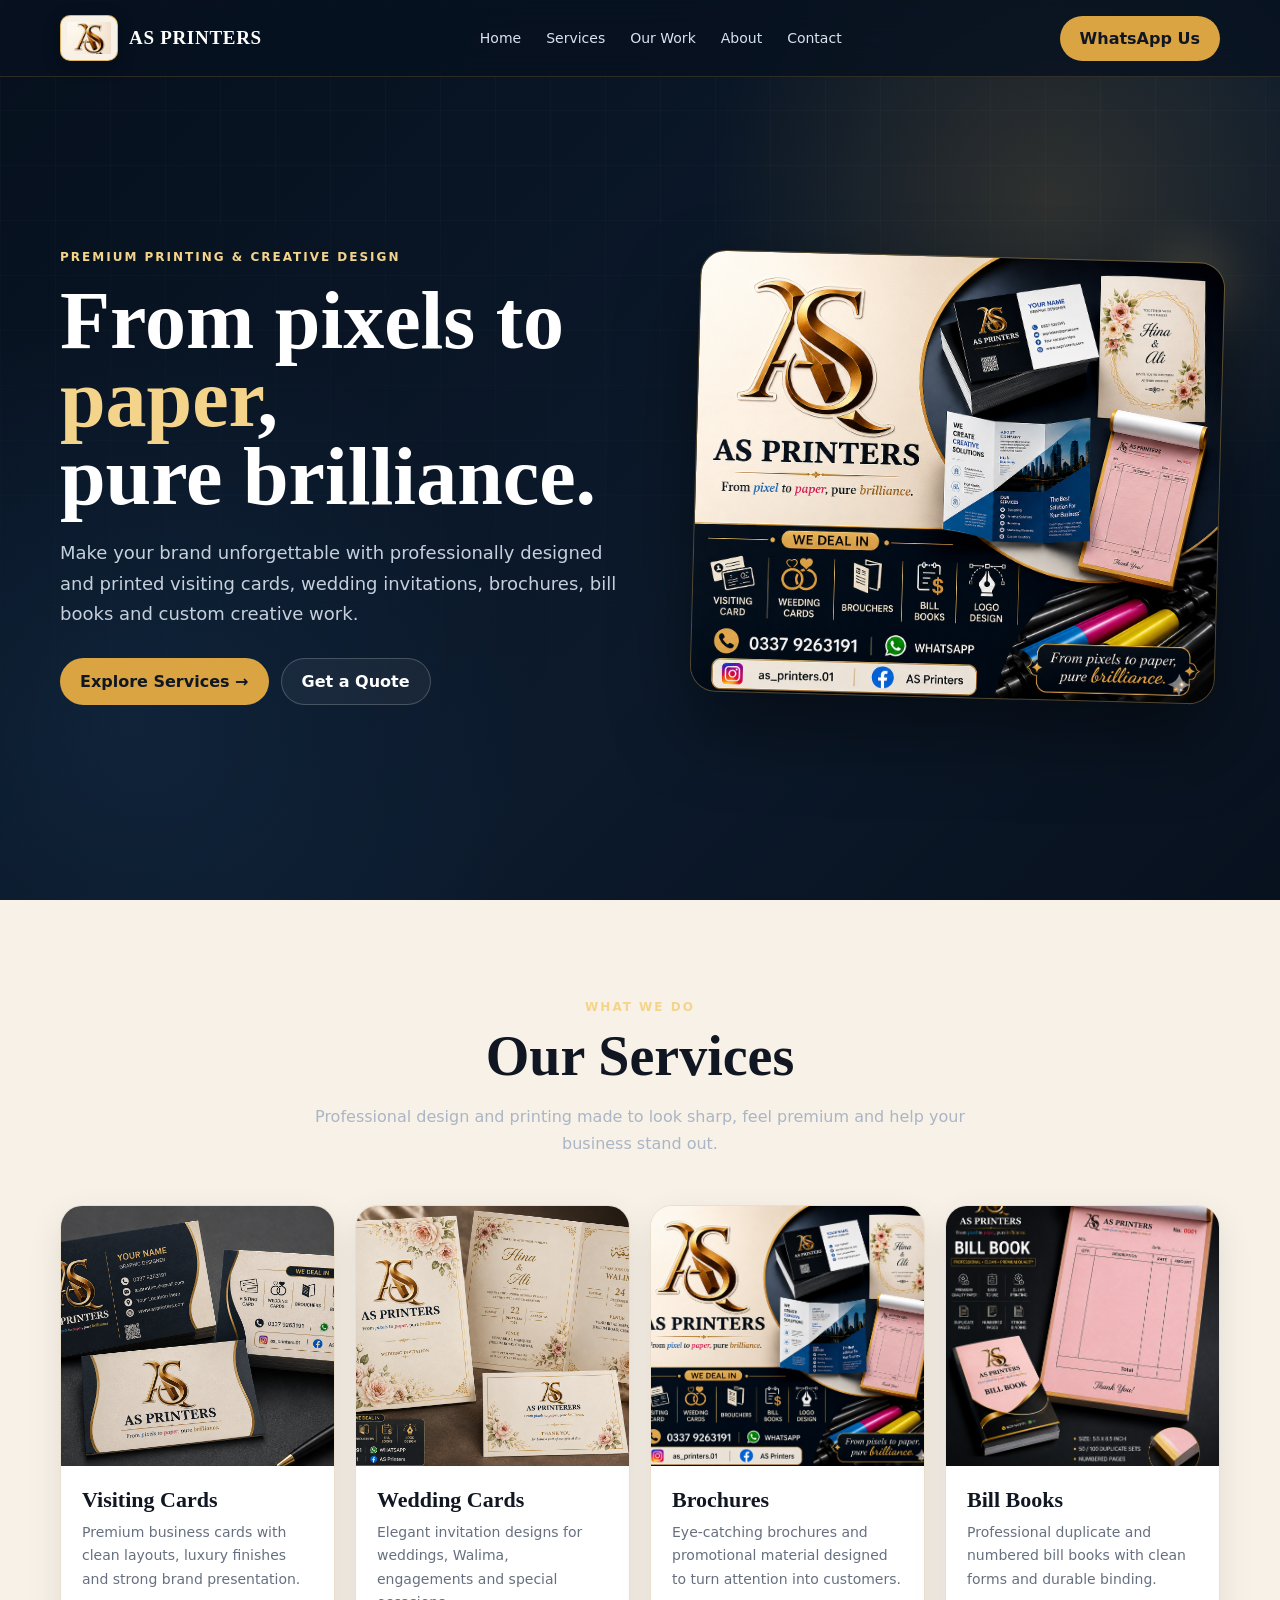
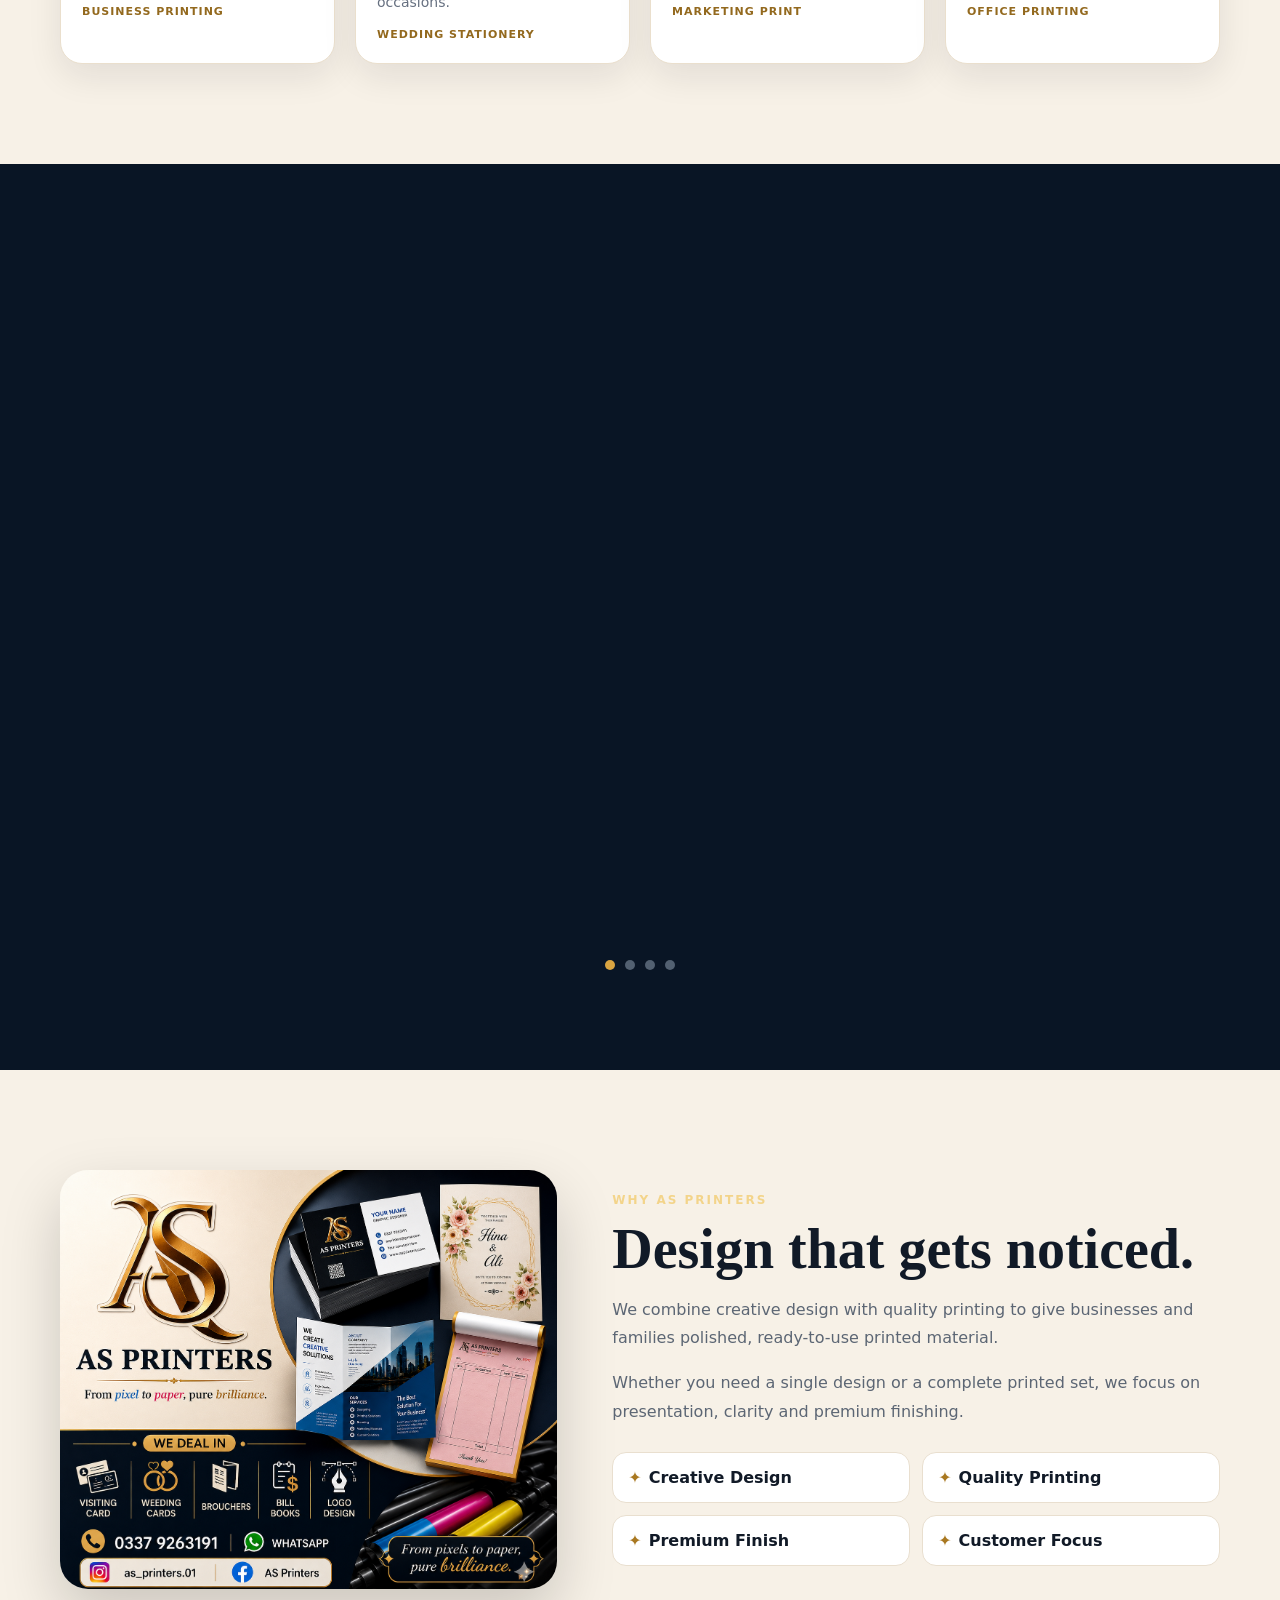
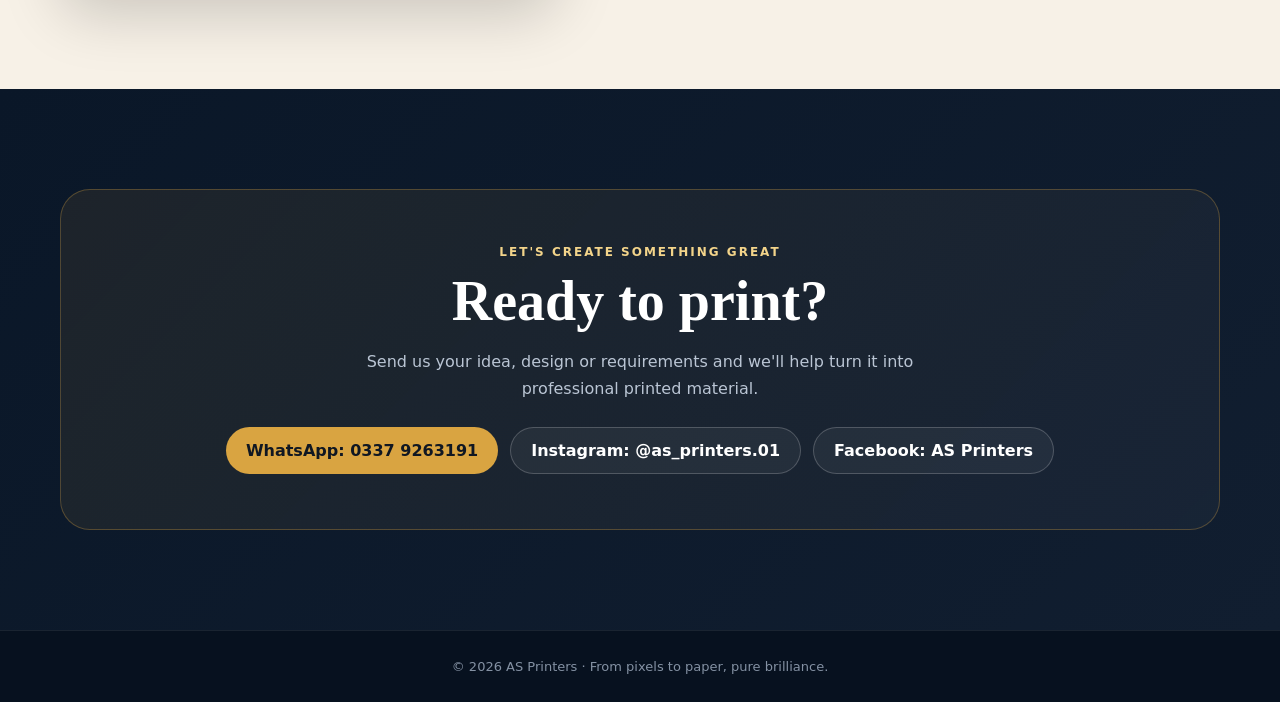
==== index.html @ c5009931 "Add files via upload" ====
<!DOCTYPE html>
<html lang="en">
<head>
<meta charset="UTF-8">
<meta name="viewport" content="width=device-width, initial-scale=1.0">
<meta name="description" content="AS Printers — premium printing and creative design.">
<title>AS Printers | From Pixels to Paper</title>
<style>
:root{--navy:#07111f;--navy2:#0c1a2c;--gold:#d9a441;--gold2:#f3d48a;--cream:#f7f1e7;--muted:#aab5c5}
*{box-sizing:border-box;margin:0;padding:0}html{scroll-behavior:smooth}
body{font-family:Inter,system-ui,-apple-system,Segoe UI,Roboto,Arial,sans-serif;background:var(--navy);color:#fff;overflow-x:hidden}
a{text-decoration:none;color:inherit}.container{width:min(1160px,92%);margin:auto}
header{position:fixed;top:0;left:0;right:0;z-index:1000;background:rgba(7,17,31,.78);backdrop-filter:blur(16px);border-bottom:1px solid rgba(217,164,65,.18)}
.nav{min-height:76px;display:flex;align-items:center;justify-content:space-between;gap:25px;padding:8px 0}.brand{display:flex;align-items:center;gap:11px;font-weight:900;letter-spacing:.7px}.brand img{width:58px;height:46px;object-fit:contain;object-position:center;background:var(--cream);padding:4px 6px;border:1px solid rgba(217,164,65,.8);border-radius:10px;box-shadow:0 5px 18px rgba(0,0,0,.22);display:block}.brand span{font-family:Georgia,serif;font-size:19px}
nav{display:flex;gap:clamp(14px,2.5vw,25px);align-items:center}nav a{font-size:14px;color:#dbe3ee;transition:.25s}nav a:hover{color:var(--gold2)}
.nav-cta,.btn{display:inline-flex;align-items:center;justify-content:center;gap:8px;padding:13px 20px;border-radius:999px;font-weight:800}.nav-cta{background:var(--gold);color:#101722}.menu{display:none;background:none;border:0;color:#fff;font-size:28px}
.hero{min-height:100vh;display:grid;place-items:center;position:relative;padding:125px 0 70px;background:radial-gradient(circle at 82% 22%,rgba(217,164,65,.17),transparent 27%),radial-gradient(circle at 10% 80%,rgba(42,91,140,.18),transparent 30%),linear-gradient(135deg,#06101d,#0c1a2c 60%,#08111e)}
.hero:before{content:"";position:absolute;inset:0;background-image:linear-gradient(rgba(255,255,255,.025) 1px,transparent 1px),linear-gradient(90deg,rgba(255,255,255,.025) 1px,transparent 1px);background-size:55px 55px;mask-image:linear-gradient(to bottom,#000,transparent)}
.hero-grid{position:relative;display:grid;grid-template-columns:minmax(0,1.05fr) minmax(0,.95fr);gap:clamp(30px,5vw,55px);align-items:center}.eyebrow,.kicker{color:var(--gold2);font-weight:900;letter-spacing:2px;text-transform:uppercase;font-size:12px}.eyebrow{margin-bottom:18px}
h1{font-family:Georgia,serif;font-size:clamp(48px,7vw,82px);line-height:.95;margin-bottom:22px}h1 em{color:var(--gold2);font-style:normal}.hero p{color:#c6d0dd;max-width:600px;font-size:18px;line-height:1.7}
.actions{display:flex;gap:12px;flex-wrap:wrap;margin-top:28px}.btn-primary{background:var(--gold);color:#101722}.btn-secondary{border:1px solid rgba(255,255,255,.2);background:rgba(255,255,255,.05)}.btn:hover{transform:translateY(-3px);box-shadow:0 12px 30px rgba(0,0,0,.25)}
.hero-art{position:relative}.hero-card{border-radius:26px;overflow:hidden;border:1px solid rgba(217,164,65,.35);box-shadow:0 35px 80px rgba(0,0,0,.45);transform:rotate(1.5deg);animation:float 5s ease-in-out infinite}.hero-card img{width:100%;height:auto;display:block}.orb{position:absolute;width:130px;height:130px;border-radius:50%;background:radial-gradient(circle,var(--gold2),transparent 68%);filter:blur(22px);opacity:.22;right:-35px;top:-35px;animation:pulse 4s infinite}
section{padding:100px 0}.section-head{text-align:center;max-width:720px;margin:0 auto 48px}.section-head h2{font-family:Georgia,serif;font-size:clamp(35px,5vw,56px);margin:10px 0 15px}.section-head p{color:var(--muted);line-height:1.7}
.services{background:var(--cream);color:#101722}.service-grid{display:grid;grid-template-columns:repeat(4,minmax(0,1fr));gap:20px}.service{background:#fff;border-radius:22px;overflow:hidden;border:1px solid #eadfcd;box-shadow:0 12px 35px rgba(18,25,35,.09);transition:.35s}.service:hover{transform:translateY(-9px);box-shadow:0 25px 55px rgba(18,25,35,.16)}.service img{width:100%;height:260px;object-fit:cover;object-position:center;display:block}.service-body{padding:21px}.service h3{font-family:Georgia,serif;font-size:22px;margin-bottom:8px}.service p{font-size:14px;line-height:1.65;color:#667080}.tag{display:inline-block;margin-top:14px;font-size:11px;font-weight:900;letter-spacing:1px;text-transform:uppercase;color:#93691e}
.showcase{background:#091525}.slider-wrap{position:relative;overflow:hidden;border-radius:28px}.slider{display:flex;transition:transform .65s cubic-bezier(.2,.8,.2,1)}.slide{min-width:100%;display:grid;grid-template-columns:1fr 1fr;background:#101d2e}.slide img{width:100%;height:clamp(300px,42vw,500px);object-fit:cover;object-position:center}.slide-copy{padding:55px;display:flex;flex-direction:column;justify-content:center}.slide-copy h3{font-family:Georgia,serif;font-size:42px;margin:12px 0}.slide-copy p{color:#b9c5d4;line-height:1.8}.slider-controls{display:flex;justify-content:center;gap:10px;margin-top:18px}.dot{width:10px;height:10px;border-radius:50%;border:0;background:#526071;cursor:pointer}.dot.active{background:var(--gold)}
.about{background:var(--cream);color:#111a27}.about-grid{display:grid;grid-template-columns:minmax(0,.9fr) minmax(0,1.1fr);gap:clamp(30px,5vw,55px);align-items:center}.about img{width:100%;height:auto;display:block;border-radius:28px;box-shadow:0 25px 60px rgba(0,0,0,.18)}.about h2{font-family:Georgia,serif;font-size:clamp(35px,5vw,56px);margin:10px 0 15px}.about p{color:#5c6674;line-height:1.8;margin-bottom:16px}.points{display:grid;grid-template-columns:1fr 1fr;gap:12px;margin-top:25px}.point{padding:15px;border-radius:14px;background:#fff;border:1px solid #e9dfcf;font-weight:800}.point span{color:#a97821;margin-right:7px}
.contact{background:linear-gradient(135deg,#0a1728,#111e30);text-align:center}.contact-box{border:1px solid rgba(217,164,65,.3);background:linear-gradient(135deg,rgba(217,164,65,.09),rgba(255,255,255,.03));padding:55px 25px;border-radius:30px}.contact-box h2{font-family:Georgia,serif;font-size:clamp(35px,5vw,56px);margin:10px 0 15px}.contact-box p{color:#bac5d4;margin:0 auto 25px;max-width:600px;line-height:1.7}.contact-links{display:flex;justify-content:center;gap:12px;flex-wrap:wrap}
footer{padding:28px 0;color:#8491a3;text-align:center;border-top:1px solid rgba(255,255,255,.08);font-size:13px}.reveal{opacity:0;transform:translateY(28px);transition:opacity .75s ease,transform .75s ease}.reveal.show{opacity:1;transform:none}
@keyframes float{0%,100%{transform:rotate(1.5deg) translateY(0)}50%{transform:rotate(0deg) translateY(-12px)}}@keyframes pulse{50%{transform:scale(1.25);opacity:.35}}
@media(max-width:1020px){nav{display:none;position:absolute;top:76px;left:0;right:0;padding:20px;background:#07111f;flex-direction:column;border-bottom:1px solid rgba(217,164,65,.2)}nav.open{display:flex}.menu{display:block}.nav-cta{display:none}.hero-grid,.about-grid{grid-template-columns:1fr}.hero-grid{max-width:760px;margin:auto}.hero{padding-top:115px}.hero-art{max-width:700px;margin:auto}.service-grid{grid-template-columns:repeat(2,1fr)}.slide{grid-template-columns:1fr}.slide img{height:360px}.slide-copy{padding:35px}}
@media(max-width:640px){.nav{min-height:68px}.brand img{width:52px;height:42px}.brand span{font-size:16px}.hero{padding-top:105px}.hero p{font-size:16px}.actions{width:100%}.actions .btn{width:100%}.service-grid{grid-template-columns:1fr}.service img{height:300px}.points{grid-template-columns:1fr}.slide-copy h3{font-size:32px}.contact-box{padding:38px 18px}section{padding:75px 0}h1{font-size:52px}}
</style>
</head>
<body>
<header><div class="container nav">
<a class="brand" href="#home"><img src="assets/logo.png" alt="AS Printers logo"><span>AS PRINTERS</span></a>
<button class="menu" aria-label="Open menu" onclick="document.querySelector('nav').classList.toggle('open')">☰</button>
<nav><a href="#home">Home</a><a href="#services">Services</a><a href="#work">Our Work</a><a href="#about">About</a><a href="#contact">Contact</a></nav>
<a class="nav-cta" href="https://wa.me/923379263191?text=Hello%20AS%20Printers%2C%20I%20want%20to%20place%20an%20order.">WhatsApp Us</a>
</div></header>

<main>
<section class="hero" id="home"><div class="container hero-grid">
<div class="reveal"><div class="eyebrow">Premium Printing & Creative Design</div><h1>From pixels to <em>paper</em>,<br>pure brilliance.</h1><p>Make your brand unforgettable with professionally designed and printed visiting cards, wedding invitations, brochures, bill books and custom creative work.</p><div class="actions"><a class="btn btn-primary" href="#services">Explore Services →</a><a class="btn btn-secondary" href="https://wa.me/923379263191?text=Hello%20AS%20Printers%2C%20please%20share%20your%20printing%20catalogue.">Get a Quote</a></div></div>
<div class="hero-art reveal"><div class="orb"></div><div class="hero-card"><img src="assets/brochure.png" alt="AS Printers promotional brochure"></div></div>
</div></section>

<section class="services" id="services"><div class="container">
<div class="section-head reveal"><div class="kicker">What We Do</div><h2>Our Services</h2><p>Professional design and printing made to look sharp, feel premium and help your business stand out.</p></div>
<div class="service-grid">
<article class="service reveal"><img src="assets/visiting-cards.png" alt="Printed visiting cards"><div class="service-body"><h3>Visiting Cards</h3><p>Premium business cards with clean layouts, luxury finishes and strong brand presentation.</p><span class="tag">Business Printing</span></div></article>
<article class="service reveal"><img src="assets/wedding-cards.png" alt="Wedding invitation cards"><div class="service-body"><h3>Wedding Cards</h3><p>Elegant invitation designs for weddings, Walima, engagements and special occasions.</p><span class="tag">Wedding Stationery</span></div></article>
<article class="service reveal"><img src="assets/brochure.png" alt="Printed brochure"><div class="service-body"><h3>Brochures</h3><p>Eye-catching brochures and promotional material designed to turn attention into customers.</p><span class="tag">Marketing Print</span></div></article>
<article class="service reveal"><img src="assets/bill-books.png" alt="Printed bill book"><div class="service-body"><h3>Bill Books</h3><p>Professional duplicate and numbered bill books with clean forms and durable binding.</p><span class="tag">Office Printing</span></div></article>
</div></div></section>

<section class="showcase" id="work"><div class="container">
<div class="section-head reveal"><div class="kicker">Selected Work</div><h2>Printed to Impress</h2><p>Swipe through a few examples of our work. The slider changes automatically.</p></div>
<div class="slider-wrap reveal"><div class="slider" id="slider">
<div class="slide"><img src="assets/visiting-cards.png" alt="Visiting card project"><div class="slide-copy"><div class="kicker">01 / Business Identity</div><h3>Visiting Cards</h3><p>Sharp typography, premium dark tones and gold accents create a memorable first impression for your business.</p></div></div>
<div class="slide"><img src="assets/wedding-cards.png" alt="Wedding card project"><div class="slide-copy"><div class="kicker">02 / Wedding Stationery</div><h3>Wedding Invitations</h3><p>Beautiful floral layouts and refined details for invitations that feel as special as the event itself.</p></div></div>
<div class="slide"><img src="assets/bill-books.png" alt="Bill book project"><div class="slide-copy"><div class="kicker">03 / Business Essentials</div><h3>Bill Books</h3><p>Clear, practical and professionally branded bill books for shops, offices and businesses.</p></div></div>
<div class="slide"><img src="assets/brochure.png" alt="Brochure project"><div class="slide-copy"><div class="kicker">04 / Marketing Print</div><h3>Brochures</h3><p>Promotional print that combines strong visuals with clear information to present your business professionally.</p></div></div>
</div></div><div class="slider-controls" id="dots"></div>
</div></section>

<section class="about" id="about"><div class="container about-grid">
<div class="reveal"><img src="assets/brochure.png" alt="AS Printers portfolio"></div>
<div class="reveal"><div class="kicker">Why AS Printers</div><h2>Design that gets noticed.</h2><p>We combine creative design with quality printing to give businesses and families polished, ready-to-use printed material.</p><p>Whether you need a single design or a complete printed set, we focus on presentation, clarity and premium finishing.</p><div class="points"><div class="point"><span>✦</span>Creative Design</div><div class="point"><span>✦</span>Quality Printing</div><div class="point"><span>✦</span>Premium Finish</div><div class="point"><span>✦</span>Customer Focus</div></div></div>
</div></section>

<section class="contact" id="contact"><div class="container"><div class="contact-box reveal"><div class="kicker">Let's Create Something Great</div><h2>Ready to print?</h2><p>Send us your idea, design or requirements and we'll help turn it into professional printed material.</p>
<div class="contact-links"><a class="btn btn-primary" href="https://wa.me/923379263191?text=Hello%20AS%20Printers%2C%20I%20would%20like%20a%20quote.">WhatsApp: 0337 9263191</a><a class="btn btn-secondary" href="https://instagram.com/as_printers.01" target="_blank" rel="noopener">Instagram: @as_printers.01</a><a class="btn btn-secondary" href="https://facebook.com/" target="_blank" rel="noopener">Facebook: AS Printers</a></div>
</div></div></section>
</main>
<footer>© 2026 AS Printers · From pixels to paper, pure brilliance.</footer>

<script>
const slider=document.getElementById('slider'),slides=[...slider.children],dots=document.getElementById('dots');let index=0,timer;
slides.forEach((_,i)=>{const b=document.createElement('button');b.className='dot'+(i===0?' active':'');b.setAttribute('aria-label','Show slide '+(i+1));b.onclick=()=>go(i);dots.appendChild(b)});
function go(i){index=(i+slides.length)%slides.length;slider.style.transform=`translateX(-${index*100}%)`;[...dots.children].forEach((d,j)=>d.classList.toggle('active',j===index))}
function start(){timer=setInterval(()=>go(index+1),4500)}function stop(){clearInterval(timer)}start();slider.parentElement.addEventListener('mouseenter',stop);slider.parentElement.addEventListener('mouseleave',start);
document.querySelectorAll('nav a').forEach(a=>a.addEventListener('click',()=>document.querySelector('nav').classList.remove('open')));
let startX=0;slider.addEventListener('touchstart',e=>startX=e.touches[0].clientX,{passive:true});slider.addEventListener('touchend',e=>{const dx=e.changedTouches[0].clientX-startX;if(Math.abs(dx)>45)go(index+(dx<0?1:-1))},{passive:true});
const observer=new IntersectionObserver(entries=>entries.forEach(e=>{if(e.isIntersecting)e.target.classList.add('show')}),{threshold:.12});document.querySelectorAll('.reveal').forEach(el=>observer.observe(el));
</script>
</body></html>
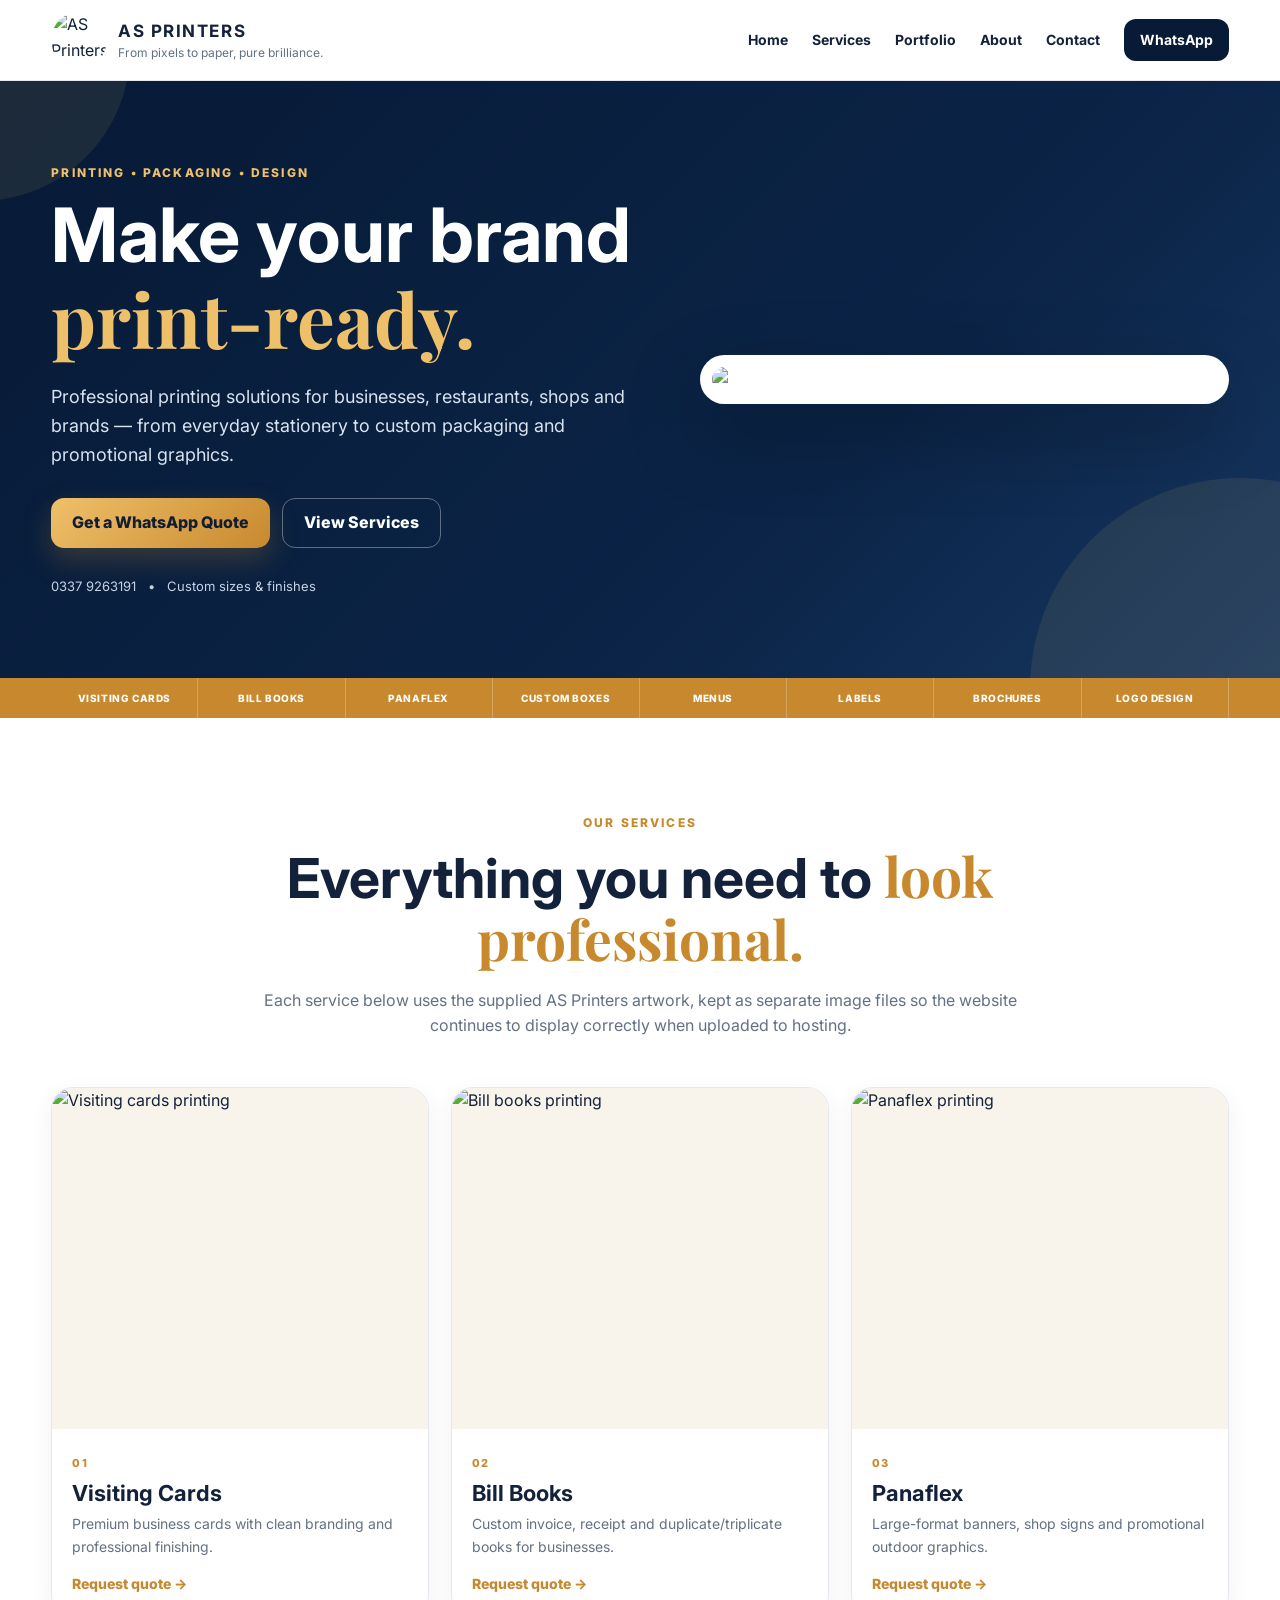
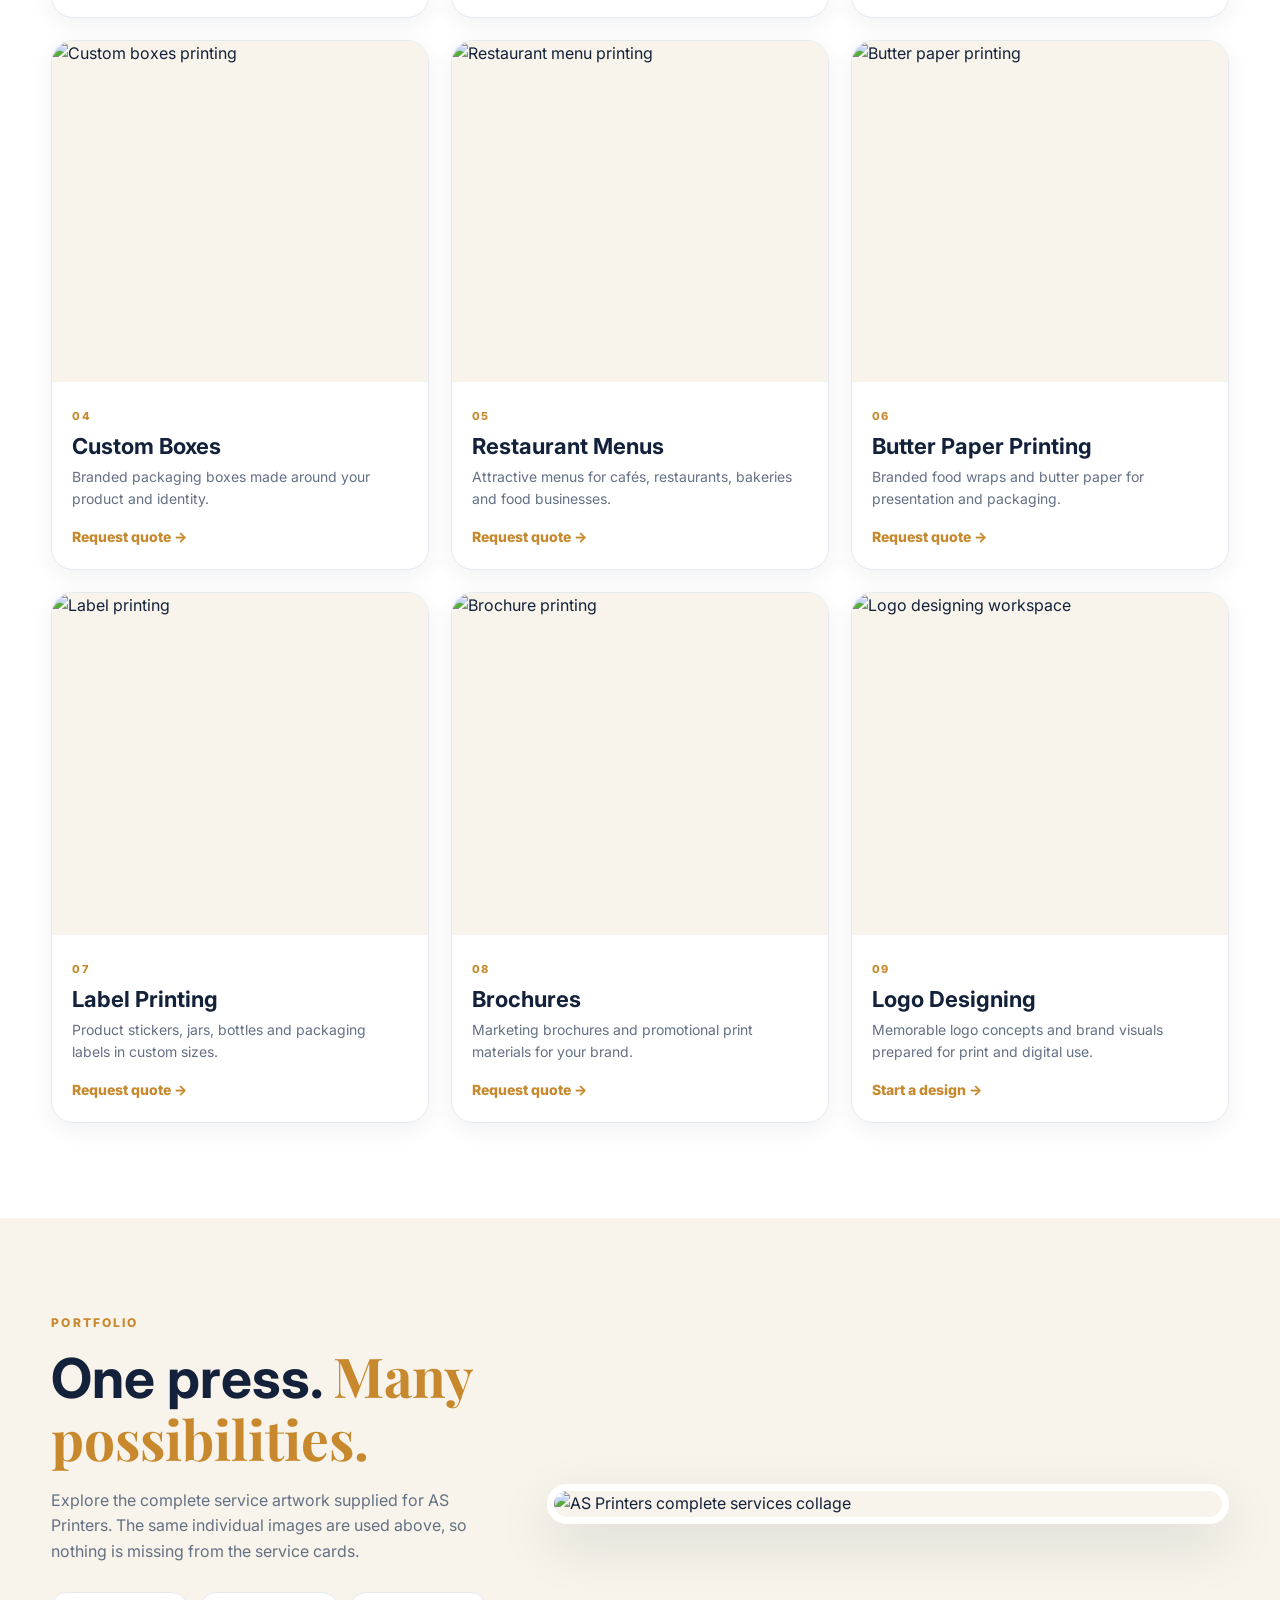
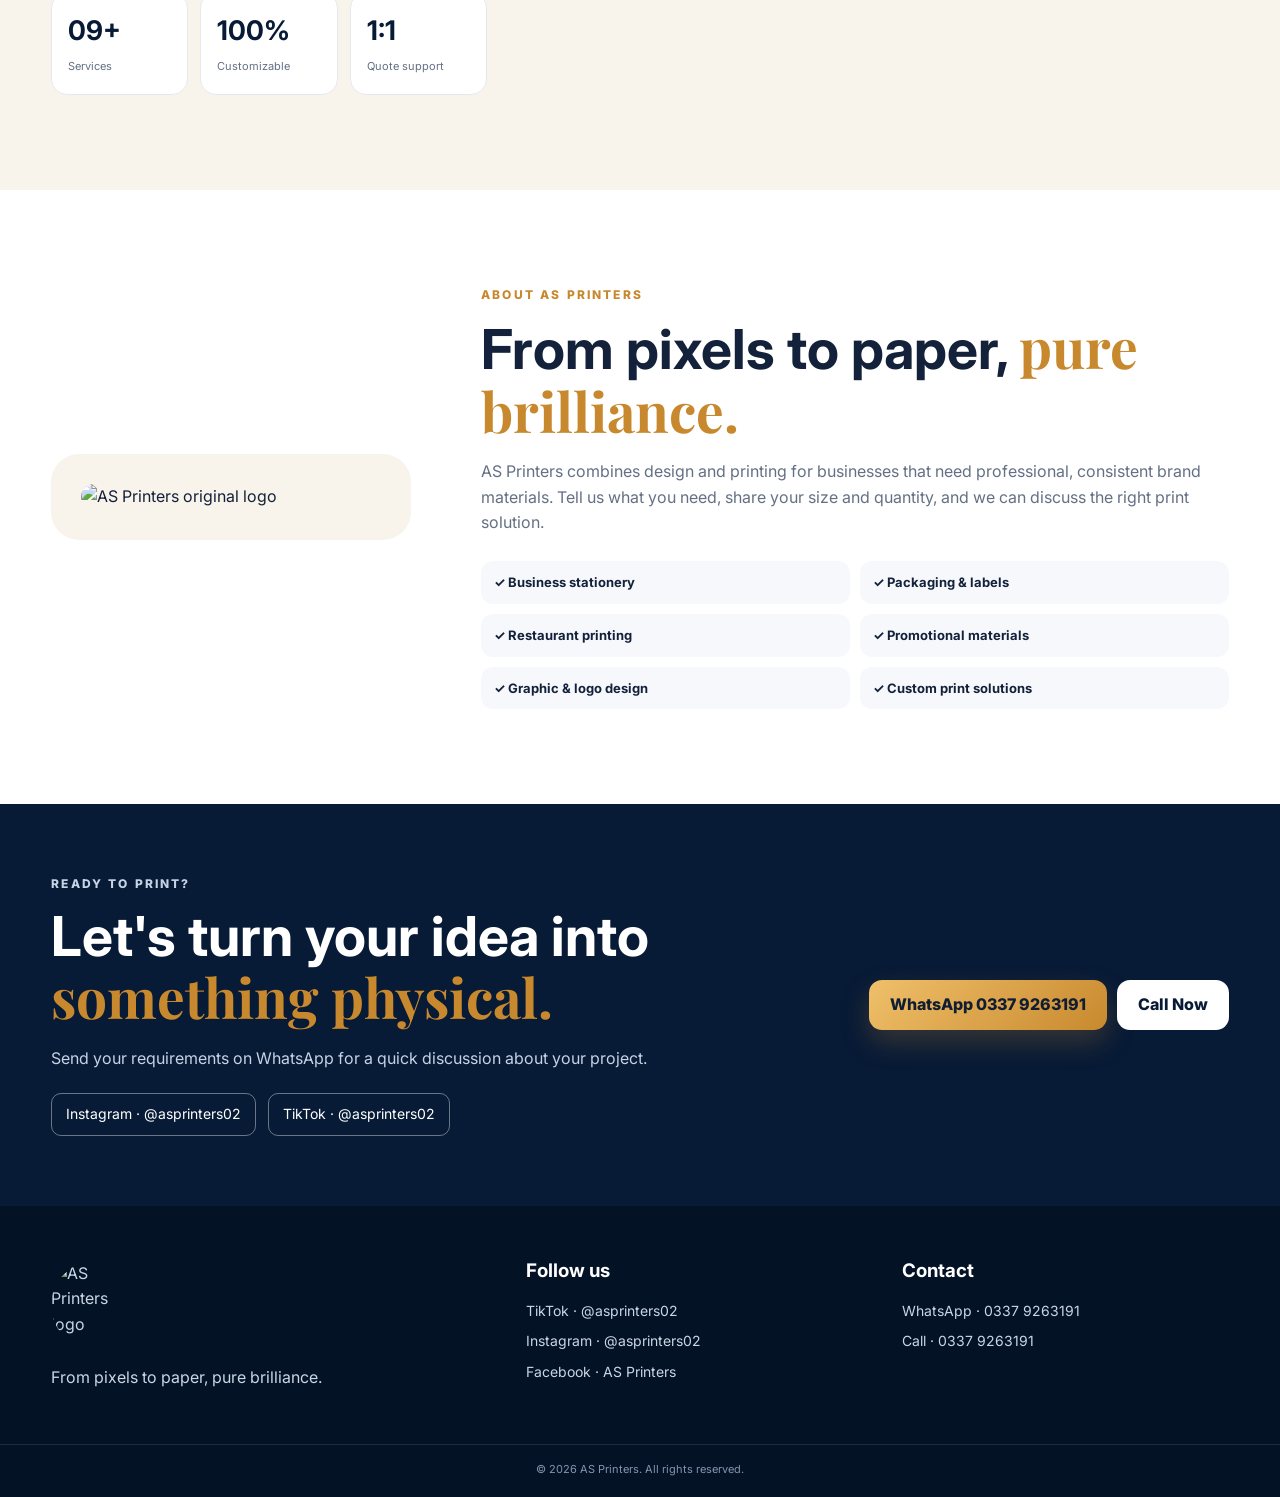
==== commit caef8afa: "Add files via upload" ====
--- a/index.html
+++ b/index.html
@@ -1,87 +1,72 @@
-<!DOCTYPE html>
+<!doctype html>
 <html lang="en">
 <head>
-<meta charset="UTF-8">
-<meta name="viewport" content="width=device-width, initial-scale=1.0">
-<meta name="description" content="AS Printers — premium printing and creative design.">
-<title>AS Printers | From Pixels to Paper</title>
-<style>
-:root{--navy:#07111f;--navy2:#0c1a2c;--gold:#d9a441;--gold2:#f3d48a;--cream:#f7f1e7;--muted:#aab5c5}
-*{box-sizing:border-box;margin:0;padding:0}html{scroll-behavior:smooth}
-body{font-family:Inter,system-ui,-apple-system,Segoe UI,Roboto,Arial,sans-serif;background:var(--navy);color:#fff;overflow-x:hidden}
-a{text-decoration:none;color:inherit}.container{width:min(1160px,92%);margin:auto}
-header{position:fixed;top:0;left:0;right:0;z-index:1000;background:rgba(7,17,31,.78);backdrop-filter:blur(16px);border-bottom:1px solid rgba(217,164,65,.18)}
-.nav{min-height:76px;display:flex;align-items:center;justify-content:space-between;gap:25px;padding:8px 0}.brand{display:flex;align-items:center;gap:11px;font-weight:900;letter-spacing:.7px}.brand img{width:58px;height:46px;object-fit:contain;object-position:center;background:var(--cream);padding:4px 6px;border:1px solid rgba(217,164,65,.8);border-radius:10px;box-shadow:0 5px 18px rgba(0,0,0,.22);display:block}.brand span{font-family:Georgia,serif;font-size:19px}
-nav{display:flex;gap:clamp(14px,2.5vw,25px);align-items:center}nav a{font-size:14px;color:#dbe3ee;transition:.25s}nav a:hover{color:var(--gold2)}
-.nav-cta,.btn{display:inline-flex;align-items:center;justify-content:center;gap:8px;padding:13px 20px;border-radius:999px;font-weight:800}.nav-cta{background:var(--gold);color:#101722}.menu{display:none;background:none;border:0;color:#fff;font-size:28px}
-.hero{min-height:100vh;display:grid;place-items:center;position:relative;padding:125px 0 70px;background:radial-gradient(circle at 82% 22%,rgba(217,164,65,.17),transparent 27%),radial-gradient(circle at 10% 80%,rgba(42,91,140,.18),transparent 30%),linear-gradient(135deg,#06101d,#0c1a2c 60%,#08111e)}
-.hero:before{content:"";position:absolute;inset:0;background-image:linear-gradient(rgba(255,255,255,.025) 1px,transparent 1px),linear-gradient(90deg,rgba(255,255,255,.025) 1px,transparent 1px);background-size:55px 55px;mask-image:linear-gradient(to bottom,#000,transparent)}
-.hero-grid{position:relative;display:grid;grid-template-columns:minmax(0,1.05fr) minmax(0,.95fr);gap:clamp(30px,5vw,55px);align-items:center}.eyebrow,.kicker{color:var(--gold2);font-weight:900;letter-spacing:2px;text-transform:uppercase;font-size:12px}.eyebrow{margin-bottom:18px}
-h1{font-family:Georgia,serif;font-size:clamp(48px,7vw,82px);line-height:.95;margin-bottom:22px}h1 em{color:var(--gold2);font-style:normal}.hero p{color:#c6d0dd;max-width:600px;font-size:18px;line-height:1.7}
-.actions{display:flex;gap:12px;flex-wrap:wrap;margin-top:28px}.btn-primary{background:var(--gold);color:#101722}.btn-secondary{border:1px solid rgba(255,255,255,.2);background:rgba(255,255,255,.05)}.btn:hover{transform:translateY(-3px);box-shadow:0 12px 30px rgba(0,0,0,.25)}
-.hero-art{position:relative}.hero-card{border-radius:26px;overflow:hidden;border:1px solid rgba(217,164,65,.35);box-shadow:0 35px 80px rgba(0,0,0,.45);transform:rotate(1.5deg);animation:float 5s ease-in-out infinite}.hero-card img{width:100%;height:auto;display:block}.orb{position:absolute;width:130px;height:130px;border-radius:50%;background:radial-gradient(circle,var(--gold2),transparent 68%);filter:blur(22px);opacity:.22;right:-35px;top:-35px;animation:pulse 4s infinite}
-section{padding:100px 0}.section-head{text-align:center;max-width:720px;margin:0 auto 48px}.section-head h2{font-family:Georgia,serif;font-size:clamp(35px,5vw,56px);margin:10px 0 15px}.section-head p{color:var(--muted);line-height:1.7}
-.services{background:var(--cream);color:#101722}.service-grid{display:grid;grid-template-columns:repeat(4,minmax(0,1fr));gap:20px}.service{background:#fff;border-radius:22px;overflow:hidden;border:1px solid #eadfcd;box-shadow:0 12px 35px rgba(18,25,35,.09);transition:.35s}.service:hover{transform:translateY(-9px);box-shadow:0 25px 55px rgba(18,25,35,.16)}.service img{width:100%;height:260px;object-fit:cover;object-position:center;display:block}.service-body{padding:21px}.service h3{font-family:Georgia,serif;font-size:22px;margin-bottom:8px}.service p{font-size:14px;line-height:1.65;color:#667080}.tag{display:inline-block;margin-top:14px;font-size:11px;font-weight:900;letter-spacing:1px;text-transform:uppercase;color:#93691e}
-.showcase{background:#091525}.slider-wrap{position:relative;overflow:hidden;border-radius:28px}.slider{display:flex;transition:transform .65s cubic-bezier(.2,.8,.2,1)}.slide{min-width:100%;display:grid;grid-template-columns:1fr 1fr;background:#101d2e}.slide img{width:100%;height:clamp(300px,42vw,500px);object-fit:cover;object-position:center}.slide-copy{padding:55px;display:flex;flex-direction:column;justify-content:center}.slide-copy h3{font-family:Georgia,serif;font-size:42px;margin:12px 0}.slide-copy p{color:#b9c5d4;line-height:1.8}.slider-controls{display:flex;justify-content:center;gap:10px;margin-top:18px}.dot{width:10px;height:10px;border-radius:50%;border:0;background:#526071;cursor:pointer}.dot.active{background:var(--gold)}
-.about{background:var(--cream);color:#111a27}.about-grid{display:grid;grid-template-columns:minmax(0,.9fr) minmax(0,1.1fr);gap:clamp(30px,5vw,55px);align-items:center}.about img{width:100%;height:auto;display:block;border-radius:28px;box-shadow:0 25px 60px rgba(0,0,0,.18)}.about h2{font-family:Georgia,serif;font-size:clamp(35px,5vw,56px);margin:10px 0 15px}.about p{color:#5c6674;line-height:1.8;margin-bottom:16px}.points{display:grid;grid-template-columns:1fr 1fr;gap:12px;margin-top:25px}.point{padding:15px;border-radius:14px;background:#fff;border:1px solid #e9dfcf;font-weight:800}.point span{color:#a97821;margin-right:7px}
-.contact{background:linear-gradient(135deg,#0a1728,#111e30);text-align:center}.contact-box{border:1px solid rgba(217,164,65,.3);background:linear-gradient(135deg,rgba(217,164,65,.09),rgba(255,255,255,.03));padding:55px 25px;border-radius:30px}.contact-box h2{font-family:Georgia,serif;font-size:clamp(35px,5vw,56px);margin:10px 0 15px}.contact-box p{color:#bac5d4;margin:0 auto 25px;max-width:600px;line-height:1.7}.contact-links{display:flex;justify-content:center;gap:12px;flex-wrap:wrap}
-footer{padding:28px 0;color:#8491a3;text-align:center;border-top:1px solid rgba(255,255,255,.08);font-size:13px}.reveal{opacity:0;transform:translateY(28px);transition:opacity .75s ease,transform .75s ease}.reveal.show{opacity:1;transform:none}
-@keyframes float{0%,100%{transform:rotate(1.5deg) translateY(0)}50%{transform:rotate(0deg) translateY(-12px)}}@keyframes pulse{50%{transform:scale(1.25);opacity:.35}}
-@media(max-width:1020px){nav{display:none;position:absolute;top:76px;left:0;right:0;padding:20px;background:#07111f;flex-direction:column;border-bottom:1px solid rgba(217,164,65,.2)}nav.open{display:flex}.menu{display:block}.nav-cta{display:none}.hero-grid,.about-grid{grid-template-columns:1fr}.hero-grid{max-width:760px;margin:auto}.hero{padding-top:115px}.hero-art{max-width:700px;margin:auto}.service-grid{grid-template-columns:repeat(2,1fr)}.slide{grid-template-columns:1fr}.slide img{height:360px}.slide-copy{padding:35px}}
-@media(max-width:640px){.nav{min-height:68px}.brand img{width:52px;height:42px}.brand span{font-size:16px}.hero{padding-top:105px}.hero p{font-size:16px}.actions{width:100%}.actions .btn{width:100%}.service-grid{grid-template-columns:1fr}.service img{height:300px}.points{grid-template-columns:1fr}.slide-copy h3{font-size:32px}.contact-box{padding:38px 18px}section{padding:75px 0}h1{font-size:52px}}
-</style>
+  <meta charset="utf-8">
+  <meta name="viewport" content="width=device-width,initial-scale=1,viewport-fit=cover">
+  <meta name="description" content="AS Printers — visiting cards, bill books, panaflex, custom boxes, restaurant menus, butter paper, labels, brochures and logo designing.">
+  <title>AS Printers | From Pixels to Paper, Pure Brilliance</title>
+  <link rel="preconnect" href="https://fonts.googleapis.com">
+  <link rel="preconnect" href="https://fonts.gstatic.com" crossorigin>
+  <link href="https://fonts.googleapis.com/css2?family=Inter:wght@400;500;600;700;800&family=Playfair+Display:wght@600;700&display=swap" rel="stylesheet">
+  <link rel="stylesheet" href="style.css">
 </head>
 <body>
-<header><div class="container nav">
-<a class="brand" href="#home"><img src="assets/logo.png" alt="AS Printers logo"><span>AS PRINTERS</span></a>
-<button class="menu" aria-label="Open menu" onclick="document.querySelector('nav').classList.toggle('open')">☰</button>
-<nav><a href="#home">Home</a><a href="#services">Services</a><a href="#work">Our Work</a><a href="#about">About</a><a href="#contact">Contact</a></nav>
-<a class="nav-cta" href="https://wa.me/923379263191?text=Hello%20AS%20Printers%2C%20I%20want%20to%20place%20an%20order.">WhatsApp Us</a>
-</div></header>
+<header class="header">
+  <div class="container nav-wrap">
+    <a class="brand" href="#home" aria-label="AS Printers home">
+      <img src="assets/logo.jpeg" alt="AS Printers original logo">
+      <div><strong>AS PRINTERS</strong><span>From pixels to paper, pure brilliance.</span></div>
+    </a>
+    <button class="menu" aria-label="Open menu" aria-expanded="false">☰</button>
+    <nav class="nav" aria-label="Main navigation">
+      <a href="#home">Home</a><a href="#services">Services</a><a href="#portfolio">Portfolio</a><a href="#about">About</a><a href="#contact">Contact</a>
+      <a class="nav-wa" href="https://wa.me/923379263191" target="_blank" rel="noopener">WhatsApp</a>
+    </nav>
+  </div>
+</header>
 
-<main>
-<section class="hero" id="home"><div class="container hero-grid">
-<div class="reveal"><div class="eyebrow">Premium Printing & Creative Design</div><h1>From pixels to <em>paper</em>,<br>pure brilliance.</h1><p>Make your brand unforgettable with professionally designed and printed visiting cards, wedding invitations, brochures, bill books and custom creative work.</p><div class="actions"><a class="btn btn-primary" href="#services">Explore Services →</a><a class="btn btn-secondary" href="https://wa.me/923379263191?text=Hello%20AS%20Printers%2C%20please%20share%20your%20printing%20catalogue.">Get a Quote</a></div></div>
-<div class="hero-art reveal"><div class="orb"></div><div class="hero-card"><img src="assets/brochure.png" alt="AS Printers promotional brochure"></div></div>
-</div></section>
+<main id="home">
+<section class="hero">
+  <div class="hero-shape one"></div><div class="hero-shape two"></div>
+  <div class="container hero-grid">
+    <div>
+      <p class="kicker">PRINTING • PACKAGING • DESIGN</p>
+      <h1>Make your brand <em>print-ready.</em></h1>
+      <p class="hero-text">Professional printing solutions for businesses, restaurants, shops and brands — from everyday stationery to custom packaging and promotional graphics.</p>
+      <div class="actions"><a class="btn gold" href="https://wa.me/923379263191?text=Hello%20AS%20Printers%2C%20I%20want%20a%20quote." target="_blank" rel="noopener">Get a WhatsApp Quote</a><a class="btn outline" href="#services">View Services</a></div>
+      <div class="contact-line"><span>0337 9263191</span><span>•</span><span>Custom sizes & finishes</span></div>
+    </div>
+    <div class="hero-art"><img src="assets/services-collage.png" alt="AS Printers printing services collection"></div>
+  </div>
+</section>
 
-<section class="services" id="services"><div class="container">
-<div class="section-head reveal"><div class="kicker">What We Do</div><h2>Our Services</h2><p>Professional design and printing made to look sharp, feel premium and help your business stand out.</p></div>
-<div class="service-grid">
-<article class="service reveal"><img src="assets/visiting-cards.png" alt="Printed visiting cards"><div class="service-body"><h3>Visiting Cards</h3><p>Premium business cards with clean layouts, luxury finishes and strong brand presentation.</p><span class="tag">Business Printing</span></div></article>
-<article class="service reveal"><img src="assets/wedding-cards.png" alt="Wedding invitation cards"><div class="service-body"><h3>Wedding Cards</h3><p>Elegant invitation designs for weddings, Walima, engagements and special occasions.</p><span class="tag">Wedding Stationery</span></div></article>
-<article class="service reveal"><img src="assets/brochure.png" alt="Printed brochure"><div class="service-body"><h3>Brochures</h3><p>Eye-catching brochures and promotional material designed to turn attention into customers.</p><span class="tag">Marketing Print</span></div></article>
-<article class="service reveal"><img src="assets/bill-books.png" alt="Printed bill book"><div class="service-body"><h3>Bill Books</h3><p>Professional duplicate and numbered bill books with clean forms and durable binding.</p><span class="tag">Office Printing</span></div></article>
-</div></div></section>
+<section class="trust"><div class="container trust-row"><span>VISITING CARDS</span><span>BILL BOOKS</span><span>PANAFLEX</span><span>CUSTOM BOXES</span><span>MENUS</span><span>LABELS</span><span>BROCHURES</span><span>LOGO DESIGN</span></div></section>
 
-<section class="showcase" id="work"><div class="container">
-<div class="section-head reveal"><div class="kicker">Selected Work</div><h2>Printed to Impress</h2><p>Swipe through a few examples of our work. The slider changes automatically.</p></div>
-<div class="slider-wrap reveal"><div class="slider" id="slider">
-<div class="slide"><img src="assets/visiting-cards.png" alt="Visiting card project"><div class="slide-copy"><div class="kicker">01 / Business Identity</div><h3>Visiting Cards</h3><p>Sharp typography, premium dark tones and gold accents create a memorable first impression for your business.</p></div></div>
-<div class="slide"><img src="assets/wedding-cards.png" alt="Wedding card project"><div class="slide-copy"><div class="kicker">02 / Wedding Stationery</div><h3>Wedding Invitations</h3><p>Beautiful floral layouts and refined details for invitations that feel as special as the event itself.</p></div></div>
-<div class="slide"><img src="assets/bill-books.png" alt="Bill book project"><div class="slide-copy"><div class="kicker">03 / Business Essentials</div><h3>Bill Books</h3><p>Clear, practical and professionally branded bill books for shops, offices and businesses.</p></div></div>
-<div class="slide"><img src="assets/brochure.png" alt="Brochure project"><div class="slide-copy"><div class="kicker">04 / Marketing Print</div><h3>Brochures</h3><p>Promotional print that combines strong visuals with clear information to present your business professionally.</p></div></div>
-</div></div><div class="slider-controls" id="dots"></div>
-</div></section>
+<section class="section" id="services">
+  <div class="container">
+    <div class="heading"><p class="kicker dark">OUR SERVICES</p><h2>Everything you need to <em>look professional.</em></h2><p>Each service below uses the supplied AS Printers artwork, kept as separate image files so the website continues to display correctly when uploaded to hosting.</p></div>
+    <div class="service-grid">
+      <article class="card"><img src="assets/services/visiting-cards.jpg" alt="Visiting cards printing"><div><span>01</span><h3>Visiting Cards</h3><p>Premium business cards with clean branding and professional finishing.</p><a href="https://wa.me/923379263191?text=I%20need%20visiting%20cards" target="_blank" rel="noopener">Request quote →</a></div></article>
+      <article class="card"><img src="assets/services/bill-books.jpg" alt="Bill books printing"><div><span>02</span><h3>Bill Books</h3><p>Custom invoice, receipt and duplicate/triplicate books for businesses.</p><a href="https://wa.me/923379263191?text=I%20need%20bill%20books" target="_blank" rel="noopener">Request quote →</a></div></article>
+      <article class="card"><img src="assets/services/panaflex.jpg" alt="Panaflex printing"><div><span>03</span><h3>Panaflex</h3><p>Large-format banners, shop signs and promotional outdoor graphics.</p><a href="https://wa.me/923379263191?text=I%20need%20panaflex%20printing" target="_blank" rel="noopener">Request quote →</a></div></article>
+      <article class="card"><img src="assets/services/customize-boxes.jpg" alt="Custom boxes printing"><div><span>04</span><h3>Custom Boxes</h3><p>Branded packaging boxes made around your product and identity.</p><a href="https://wa.me/923379263191?text=I%20need%20custom%20boxes" target="_blank" rel="noopener">Request quote →</a></div></article>
+      <article class="card"><img src="assets/services/restaurant-menu.jpg" alt="Restaurant menu printing"><div><span>05</span><h3>Restaurant Menus</h3><p>Attractive menus for cafés, restaurants, bakeries and food businesses.</p><a href="https://wa.me/923379263191?text=I%20need%20restaurant%20menus" target="_blank" rel="noopener">Request quote →</a></div></article>
+      <article class="card"><img src="assets/services/butterpaper-printing.jpg" alt="Butter paper printing"><div><span>06</span><h3>Butter Paper Printing</h3><p>Branded food wraps and butter paper for presentation and packaging.</p><a href="https://wa.me/923379263191?text=I%20need%20butter%20paper%20printing" target="_blank" rel="noopener">Request quote →</a></div></article>
+      <article class="card"><img src="assets/services/label-printing.jpg" alt="Label printing"><div><span>07</span><h3>Label Printing</h3><p>Product stickers, jars, bottles and packaging labels in custom sizes.</p><a href="https://wa.me/923379263191?text=I%20need%20label%20printing" target="_blank" rel="noopener">Request quote →</a></div></article>
+      <article class="card"><img src="assets/services/brochures.jpg" alt="Brochure printing"><div><span>08</span><h3>Brochures</h3><p>Marketing brochures and promotional print materials for your brand.</p><a href="https://wa.me/923379263191?text=I%20need%20brochures" target="_blank" rel="noopener">Request quote →</a></div></article>
+      <article class="card logo-card"><img src="assets/services/logo-designing.jpg" alt="Logo designing workspace"><div><span>09</span><h3>Logo Designing</h3><p>Memorable logo concepts and brand visuals prepared for print and digital use.</p><a href="https://wa.me/923379263191?text=I%20need%20logo%20designing" target="_blank" rel="noopener">Start a design →</a></div></article>
+    </div>
+  </div>
+</section>
 
-<section class="about" id="about"><div class="container about-grid">
-<div class="reveal"><img src="assets/brochure.png" alt="AS Printers portfolio"></div>
-<div class="reveal"><div class="kicker">Why AS Printers</div><h2>Design that gets noticed.</h2><p>We combine creative design with quality printing to give businesses and families polished, ready-to-use printed material.</p><p>Whether you need a single design or a complete printed set, we focus on presentation, clarity and premium finishing.</p><div class="points"><div class="point"><span>✦</span>Creative Design</div><div class="point"><span>✦</span>Quality Printing</div><div class="point"><span>✦</span>Premium Finish</div><div class="point"><span>✦</span>Customer Focus</div></div></div>
-</div></section>
+<section class="portfolio" id="portfolio"><div class="container portfolio-grid"><div><p class="kicker dark">PORTFOLIO</p><h2>One press. <em>Many possibilities.</em></h2><p>Explore the complete service artwork supplied for AS Printers. The same individual images are used above, so nothing is missing from the service cards.</p><div class="numbers"><div><b>09+</b><span>Services</span></div><div><b>100%</b><span>Customizable</span></div><div><b>1:1</b><span>Quote support</span></div></div></div><img class="collage" src="assets/services-collage.png" alt="AS Printers complete services collage"></div></section>
 
-<section class="contact" id="contact"><div class="container"><div class="contact-box reveal"><div class="kicker">Let's Create Something Great</div><h2>Ready to print?</h2><p>Send us your idea, design or requirements and we'll help turn it into professional printed material.</p>
-<div class="contact-links"><a class="btn btn-primary" href="https://wa.me/923379263191?text=Hello%20AS%20Printers%2C%20I%20would%20like%20a%20quote.">WhatsApp: 0337 9263191</a><a class="btn btn-secondary" href="https://instagram.com/as_printers.01" target="_blank" rel="noopener">Instagram: @as_printers.01</a><a class="btn btn-secondary" href="https://facebook.com/" target="_blank" rel="noopener">Facebook: AS Printers</a></div>
-</div></div></section>
+<section class="section about" id="about"><div class="container about-grid"><div class="about-logo"><img src="assets/logo.jpeg" alt="AS Printers original logo"></div><div><p class="kicker dark">ABOUT AS PRINTERS</p><h2>From pixels to paper, <em>pure brilliance.</em></h2><p>AS Printers combines design and printing for businesses that need professional, consistent brand materials. Tell us what you need, share your size and quantity, and we can discuss the right print solution.</p><div class="checks"><span>✓ Business stationery</span><span>✓ Packaging & labels</span><span>✓ Restaurant printing</span><span>✓ Promotional materials</span><span>✓ Graphic & logo design</span><span>✓ Custom print solutions</span></div></div></div></section>
+
+<section class="contact" id="contact"><div class="container contact-box"><div><p class="kicker">READY TO PRINT?</p><h2>Let's turn your idea into <em>something physical.</em></h2><p>Send your requirements on WhatsApp for a quick discussion about your project.</p><div class="social-links" aria-label="Social media"><a href="https://www.instagram.com/asprinters02/" target="_blank" rel="noopener">Instagram · @asprinters02</a><a href="https://www.tiktok.com/@asprinters02" target="_blank" rel="noopener">TikTok · @asprinters02</a></div></div><div class="contact-actions"><a class="btn gold" href="https://wa.me/923379263191?text=Hello%20AS%20Printers%2C%20I%20want%20a%20printing%20quote." target="_blank" rel="noopener">WhatsApp 0337 9263191</a><a class="btn light" href="tel:+923379263191">Call Now</a></div></div></section>
 </main>
-<footer>© 2026 AS Printers · From pixels to paper, pure brilliance.</footer>
 
-<script>
-const slider=document.getElementById('slider'),slides=[...slider.children],dots=document.getElementById('dots');let index=0,timer;
-slides.forEach((_,i)=>{const b=document.createElement('button');b.className='dot'+(i===0?' active':'');b.setAttribute('aria-label','Show slide '+(i+1));b.onclick=()=>go(i);dots.appendChild(b)});
-function go(i){index=(i+slides.length)%slides.length;slider.style.transform=`translateX(-${index*100}%)`;[...dots.children].forEach((d,j)=>d.classList.toggle('active',j===index))}
-function start(){timer=setInterval(()=>go(index+1),4500)}function stop(){clearInterval(timer)}start();slider.parentElement.addEventListener('mouseenter',stop);slider.parentElement.addEventListener('mouseleave',start);
-document.querySelectorAll('nav a').forEach(a=>a.addEventListener('click',()=>document.querySelector('nav').classList.remove('open')));
-let startX=0;slider.addEventListener('touchstart',e=>startX=e.touches[0].clientX,{passive:true});slider.addEventListener('touchend',e=>{const dx=e.changedTouches[0].clientX-startX;if(Math.abs(dx)>45)go(index+(dx<0?1:-1))},{passive:true});
-const observer=new IntersectionObserver(entries=>entries.forEach(e=>{if(e.isIntersecting)e.target.classList.add('show')}),{threshold:.12});document.querySelectorAll('.reveal').forEach(el=>observer.observe(el));
-</script>
-</body></html>+<footer class="footer"><div class="container footer-grid"><div><img src="assets/logo.jpeg" class="footer-logo" alt="AS Printers logo"><p>From pixels to paper, pure brilliance.</p></div><div><h3>Follow us</h3><a href="https://www.tiktok.com/@asprinters02" target="_blank" rel="noopener">TikTok · @asprinters02</a><a href="https://www.instagram.com/asprinters02/" target="_blank" rel="noopener">Instagram · @asprinters02</a><a href="https://www.facebook.com/ASPrinters" target="_blank" rel="noopener">Facebook · AS Printers</a></div><div><h3>Contact</h3><a href="https://wa.me/923379263191" target="_blank" rel="noopener">WhatsApp · 0337 9263191</a><a href="tel:+923379263191">Call · 0337 9263191</a></div></div><div class="copy">© <span id="year"></span> AS Printers. All rights reserved.</div></footer>
+<script src="script.js"></script>
+</body>
+</html>
--- a/style.css
+++ b/style.css
@@ -0,0 +1,6 @@
+:root{--navy:#071a36;--navy2:#0d2850;--gold:#c8892e;--gold2:#efc06a;--cream:#f8f4eb;--ink:#13213a;--muted:#647084;--line:#e5e9ef;--white:#fff;--shadow:0 20px 55px rgba(7,26,54,.12)}*{box-sizing:border-box}html{scroll-behavior:smooth}body{margin:0;color:var(--ink);font-family:Inter,Arial,sans-serif;line-height:1.6;background:#fff}img{display:block;max-width:100%}a{text-decoration:none;color:inherit}.container{width:min(1180px,92%);margin:auto}.header{position:sticky;top:0;z-index:100;background:rgba(255,255,255,.94);backdrop-filter:blur(15px);border-bottom:1px solid var(--line)}.nav-wrap{min-height:78px;display:flex;align-items:center;justify-content:space-between;gap:20px}.brand{display:flex;align-items:center;gap:11px}.brand img{width:56px;height:56px;border-radius:50%;object-fit:cover}.brand strong{display:block;font-size:17px;letter-spacing:.09em}.brand span{display:block;color:var(--muted);font-size:10px}.nav{display:flex;align-items:center;gap:24px;font-size:14px;font-weight:700}.nav a:hover{color:var(--gold)}.nav-wa{padding:10px 16px;background:var(--navy);color:#fff!important;border-radius:12px}.menu{display:none;background:var(--navy);color:#fff;border:0;border-radius:10px;padding:9px 12px;font-size:19px}.hero{position:relative;overflow:hidden;background:linear-gradient(135deg,var(--navy),#0b2447 65%,#173761);color:#fff;padding:82px 0}.hero-shape{position:absolute;border-radius:50%;background:rgba(239,192,106,.09)}.hero-shape.one{width:420px;height:420px;right:-170px;bottom:-220px}.hero-shape.two{width:300px;height:300px;left:-170px;top:-180px}.hero-grid{position:relative;display:grid;grid-template-columns:1.05fr .95fr;align-items:center;gap:65px}.kicker{font-size:12px;letter-spacing:.18em;font-weight:800;color:var(--gold2);margin:0 0 12px}.kicker.dark{color:var(--gold)}h1,h2,h3{line-height:1.1}h1{font-size:clamp(44px,6vw,75px);margin:0 0 20px;max-width:700px}h1 em,h2 em{font-family:"Playfair Display",Georgia,serif;color:var(--gold2);font-style:normal}.hero-text{font-size:18px;color:#d9e2ef;max-width:650px}.actions{display:flex;flex-wrap:wrap;gap:12px;margin:28px 0}.btn{display:inline-flex;align-items:center;justify-content:center;min-height:50px;padding:0 21px;border-radius:13px;font-weight:800;transition:.2s}.btn:hover{transform:translateY(-2px)}.gold{background:linear-gradient(135deg,var(--gold2),var(--gold));color:#101d32;box-shadow:0 12px 28px rgba(200,137,46,.25)}.outline{border:1px solid rgba(255,255,255,.35);color:#fff}.light{background:#fff;color:var(--navy)}.contact-line{display:flex;gap:12px;color:#c7d3e4;font-size:13px}.hero-art{background:#fff;padding:12px;border-radius:25px;box-shadow:0 30px 80px rgba(0,0,0,.25);transform:rotate(1deg)}.hero-art img{width:100%;border-radius:16px}.trust{background:var(--gold);color:#fff}.trust-row{display:grid;grid-template-columns:repeat(8,1fr)}.trust-row span{text-align:center;padding:12px 5px;border-right:1px solid rgba(255,255,255,.24);font-size:10px;font-weight:800;letter-spacing:.06em}.section{padding:95px 0}.heading{text-align:center;max-width:780px;margin:0 auto 48px}.heading h2,.portfolio h2,.about h2,.contact h2{font-size:clamp(34px,4.5vw,55px);margin:0 0 16px}.heading p:last-child,.portfolio p,.about p,.contact p{color:var(--muted)}.heading h2 em,.portfolio h2 em,.about h2 em,.contact h2 em{color:var(--gold)}.service-grid{display:grid;grid-template-columns:repeat(3,1fr);gap:22px}.card{border:1px solid var(--line);border-radius:22px;overflow:hidden;background:#fff;box-shadow:0 7px 25px rgba(7,26,54,.06);transition:.25s}.card:hover{transform:translateY(-6px);box-shadow:var(--shadow)}.card img{width:100%;aspect-ratio:1.1/1;object-fit:cover}.card div{padding:20px}.card div>span{font-size:11px;font-weight:800;color:var(--gold);letter-spacing:.12em}.card h3{font-size:22px;margin:6px 0 8px}.card p{color:var(--muted);font-size:14px;margin:0 0 13px}.card a{color:var(--gold);font-weight:800;font-size:14px}.portfolio{background:var(--cream);padding:95px 0}.portfolio-grid{display:grid;grid-template-columns:.78fr 1.22fr;gap:60px;align-items:center}.collage{border:7px solid #fff;border-radius:25px;box-shadow:var(--shadow)}.numbers{display:grid;grid-template-columns:repeat(3,1fr);gap:12px;margin-top:28px}.numbers div{background:#fff;border-radius:16px;padding:16px;border:1px solid var(--line)}.numbers b{display:block;font-size:27px;color:var(--navy)}.numbers span{font-size:11px;color:var(--muted)}.about-grid{display:grid;grid-template-columns:.65fr 1.35fr;gap:70px;align-items:center}.about-logo{background:var(--cream);padding:30px;border-radius:28px}.about-logo img{border-radius:20px}.checks{display:grid;grid-template-columns:1fr 1fr;gap:10px;margin-top:25px}.checks span{background:#f6f8fb;border-radius:12px;padding:11px 13px;font-size:13px;font-weight:700}.contact{background:var(--navy);color:#fff;padding:70px 0}.contact-box{display:flex;justify-content:space-between;align-items:center;gap:40px}.contact p{color:#c7d3e4;max-width:720px}.contact-actions{display:flex;gap:10px;flex-wrap:wrap;flex-shrink:0}.footer{background:#041226;color:#cbd6e5;padding:55px 0 18px}.footer-grid{display:grid;grid-template-columns:1.3fr 1fr 1fr;gap:50px}.footer-logo{width:88px;height:88px;border-radius:50%;object-fit:cover}.footer h3{color:#fff;margin-top:0}.footer a{display:block;margin:8px 0;font-size:14px}.footer a:hover{color:var(--gold2)}.copy{text-align:center;border-top:1px solid rgba(255,255,255,.1);margin-top:38px;padding-top:16px;font-size:11px;color:#8395ad}@media(max-width:980px){.hero-grid,.portfolio-grid{grid-template-columns:1fr}.hero-art{max-width:650px;margin:auto}.service-grid{grid-template-columns:repeat(2,1fr)}.about-grid{grid-template-columns:1fr}.about-logo{max-width:430px;margin:auto}.contact-box{align-items:flex-start;flex-direction:column}.footer-grid{grid-template-columns:1fr 1fr}.trust-row{grid-template-columns:repeat(4,1fr)}.trust-row span:nth-child(n+5){display:none}}@media(max-width:720px){.nav{display:none;position:absolute;top:78px;left:0;right:0;background:#fff;padding:18px 4%;flex-direction:column;align-items:flex-start;border-bottom:1px solid var(--line);box-shadow:0 15px 30px rgba(0,0,0,.08)}.nav.open{display:flex}.menu{display:block}.brand span{display:none}.hero{padding:62px 0}.hero-grid{gap:35px}h1{font-size:43px}.hero-text{font-size:16px}.actions .btn{width:100%}.contact-line{flex-wrap:wrap}.service-grid{grid-template-columns:1fr}.card img{aspect-ratio:1.25/1}.section,.portfolio{padding:70px 0}.numbers{gap:8px}.numbers div{padding:12px}.numbers b{font-size:22px}.numbers span{font-size:10px}.checks{grid-template-columns:1fr}.footer-grid{grid-template-columns:1fr}.contact-actions{width:100%}.contact-actions .btn{width:100%}}@media(max-width:420px){.container{width:90%}.trust-row span{font-size:9px}.hero-art{padding:7px}.heading h2,.portfolio h2,.about h2,.contact h2{font-size:35px}}
+
+.brand{min-width:0}.brand img{flex-shrink:0;object-fit:contain}.brand span{display:block;font-size:12px;line-height:1.4;max-width:245px}.brand>div{min-width:0}.nav-wrap{position:relative;padding:12px 0}.menu{flex-shrink:0}.card img{object-fit:contain;background:#f8f4eb}.social-links{display:flex;flex-wrap:wrap;gap:12px;margin-top:22px}.social-links a{border:1px solid rgba(255,255,255,.4);padding:9px 14px;border-radius:10px;font-size:14px}.social-links a:hover{border-color:var(--gold2);color:var(--gold2)}a:focus-visible,button:focus-visible{outline:3px solid var(--gold);outline-offset:4px}
+@media(max-width:720px){.brand span{display:block;font-size:12px;max-width:220px}.brand strong{font-size:15px}.nav{top:100%}.nav-wrap{gap:10px}.brand img{width:50px;height:50px}.brand{gap:9px}}
+@media(prefers-reduced-motion:no-preference){.slide-pending{opacity:0;transform:translateY(28px)}.slide-in{animation:slide-in .7s cubic-bezier(.2,.7,.2,1) both;animation-delay:var(--slide-delay,0ms)}.hero-grid>div:first-child{animation:slide-from-left .8s ease-out both}.hero-art{animation:slide-from-right .9s ease-out both}@keyframes slide-in{from{opacity:0;transform:translateY(28px)}to{opacity:1;transform:translateY(0)}}@keyframes slide-from-left{from{opacity:0;transform:translateX(-25px)}to{opacity:1;transform:translateX(0)}}@keyframes slide-from-right{from{opacity:0;transform:translateX(25px)}to{opacity:1;transform:translateX(0)}}}
+@media(prefers-reduced-motion:reduce){html{scroll-behavior:auto}*,*::before,*::after{animation:none!important;transition:none!important}.slide-pending{opacity:1;transform:none}}
